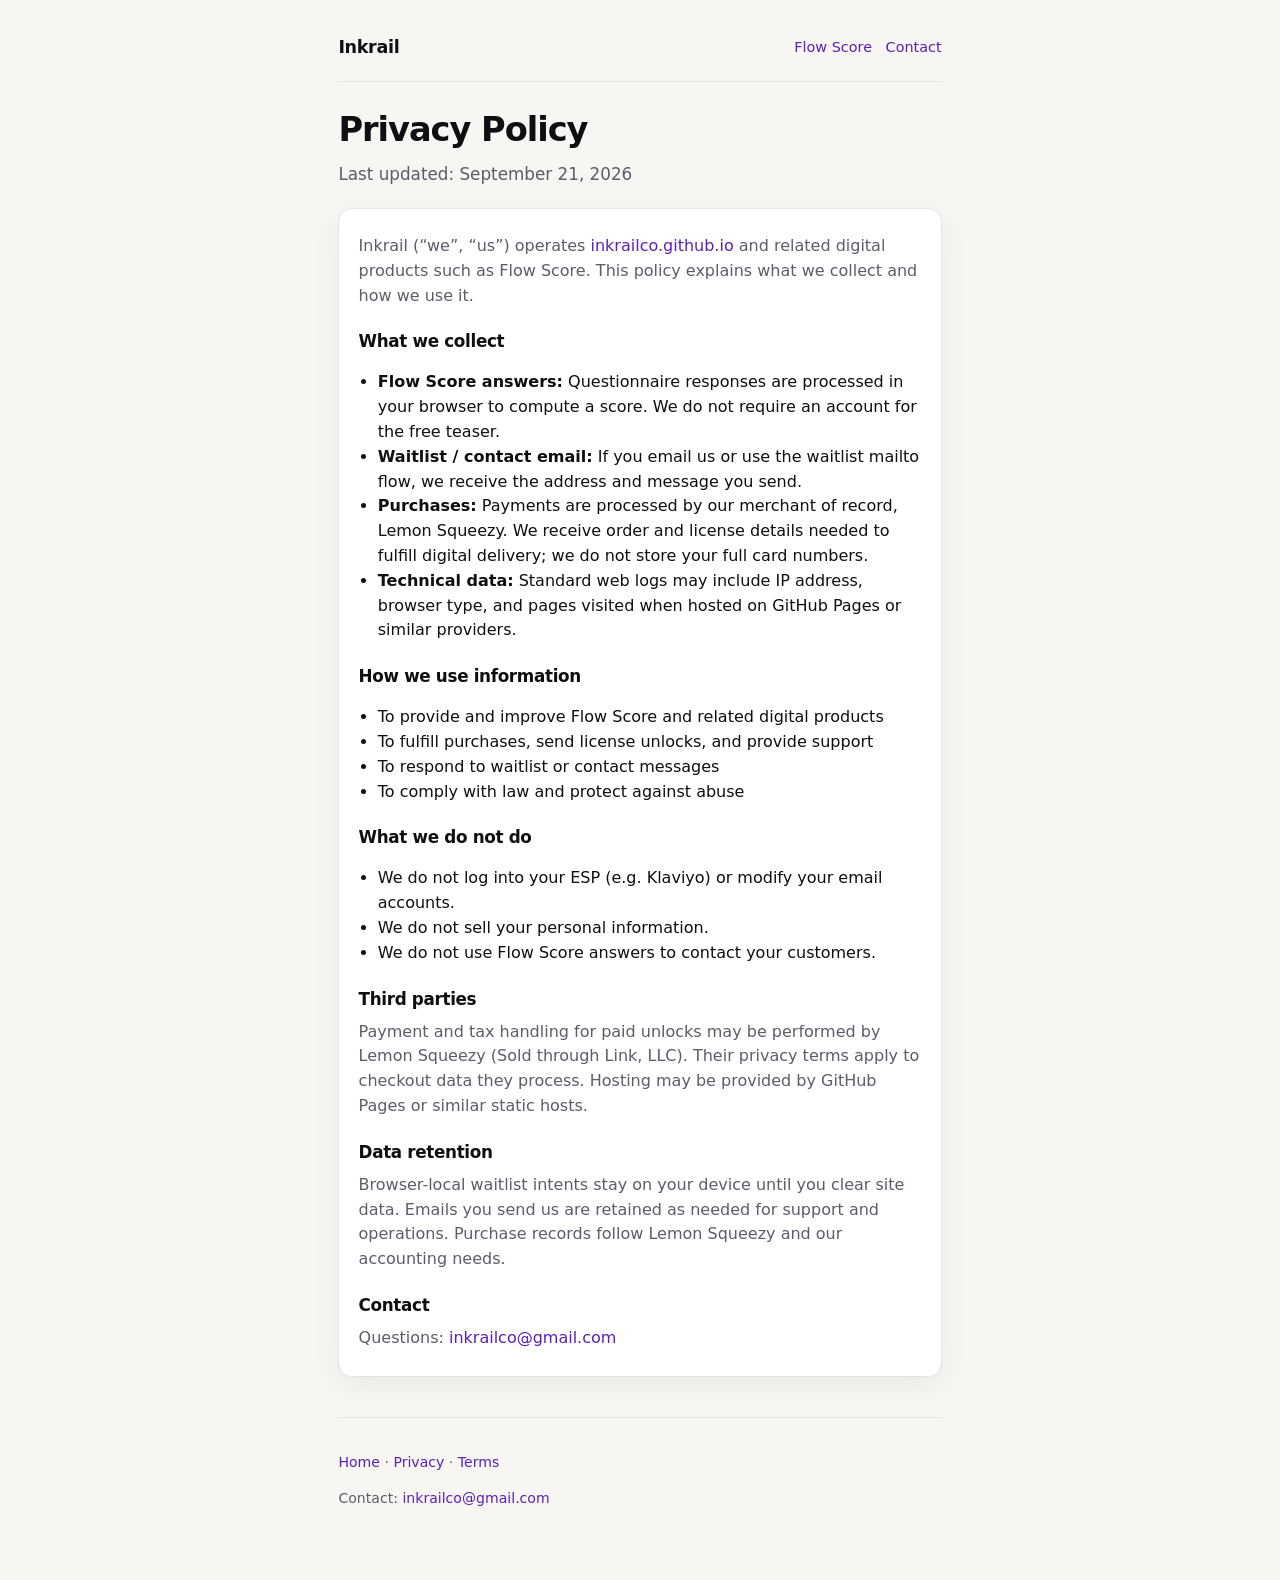
==== privacy.html @ eb724d6a "Add Privacy Policy and Terms of Use pages" ====
<!DOCTYPE html>
<html lang="en">
<head>
  <meta charset="utf-8" />
  <meta name="viewport" content="width=device-width, initial-scale=1" />
  <meta name="description" content="Inkrail Privacy Policy" />
  <title>Privacy Policy — Inkrail</title>
  <link rel="stylesheet" href="styles.css" />
</head>
<body>
  <div class="wrap">
    <nav class="nav" aria-label="Primary">
      <a class="brand" href="index.html">Inkrail</a>
      <div class="nav-links">
        <a href="score.html">Flow Score</a>
        <a href="mailto:inkrailco@gmail.com">Contact</a>
      </div>
    </nav>

    <header class="hero">
      <h1>Privacy Policy</h1>
      <p class="lede">Last updated: September 21, 2026</p>
    </header>

    <section class="card legal">
      <p>Inkrail (“we”, “us”) operates <a href="https://inkrailco.github.io/">inkrailco.github.io</a> and related digital products such as Flow Score. This policy explains what we collect and how we use it.</p>

      <h2>What we collect</h2>
      <ul>
        <li><strong>Flow Score answers:</strong> Questionnaire responses are processed in your browser to compute a score. We do not require an account for the free teaser.</li>
        <li><strong>Waitlist / contact email:</strong> If you email us or use the waitlist mailto flow, we receive the address and message you send.</li>
        <li><strong>Purchases:</strong> Payments are processed by our merchant of record, Lemon Squeezy. We receive order and license details needed to fulfill digital delivery; we do not store your full card numbers.</li>
        <li><strong>Technical data:</strong> Standard web logs may include IP address, browser type, and pages visited when hosted on GitHub Pages or similar providers.</li>
      </ul>

      <h2>How we use information</h2>
      <ul>
        <li>To provide and improve Flow Score and related digital products</li>
        <li>To fulfill purchases, send license unlocks, and provide support</li>
        <li>To respond to waitlist or contact messages</li>
        <li>To comply with law and protect against abuse</li>
      </ul>

      <h2>What we do not do</h2>
      <ul>
        <li>We do not log into your ESP (e.g. Klaviyo) or modify your email accounts.</li>
        <li>We do not sell your personal information.</li>
        <li>We do not use Flow Score answers to contact your customers.</li>
      </ul>

      <h2>Third parties</h2>
      <p>Payment and tax handling for paid unlocks may be performed by Lemon Squeezy (Sold through Link, LLC). Their privacy terms apply to checkout data they process. Hosting may be provided by GitHub Pages or similar static hosts.</p>

      <h2>Data retention</h2>
      <p>Browser-local waitlist intents stay on your device until you clear site data. Emails you send us are retained as needed for support and operations. Purchase records follow Lemon Squeezy and our accounting needs.</p>

      <h2>Contact</h2>
      <p>Questions: <a href="mailto:inkrailco@gmail.com">inkrailco@gmail.com</a></p>
    </section>

    <footer>
      <p><a href="index.html">Home</a> · <a href="privacy.html">Privacy</a> · <a href="terms.html">Terms</a></p>
      <p>Contact: <a href="mailto:inkrailco@gmail.com">inkrailco@gmail.com</a></p>
    </footer>
  </div>
</body>
</html>
---- styles.css ----
/* Inkrail Flow Score — mobile-friendly static styles */
:root {
  --ink: #0f0f12;
  --muted: #5c5c6a;
  --bg: #f7f6f3;
  --card: #ffffff;
  --line: #e6e4de;
  --accent: #5b21b6;
  --accent-soft: #ede9fe;
  --good: #15803d;
  --warn: #b45309;
  --bad: #b91c1c;
  --lock: #9ca3af;
  --radius: 14px;
  --shadow: 0 8px 28px rgba(15, 15, 18, 0.06);
  --font: "Segoe UI", system-ui, -apple-system, sans-serif;
}

*, *::before, *::after { box-sizing: border-box; }

html { scroll-behavior: smooth; }

body {
  margin: 0;
  font-family: var(--font);
  background: var(--bg);
  color: var(--ink);
  line-height: 1.55;
  min-height: 100vh;
}

a { color: var(--accent); text-decoration: none; }
a:hover { text-decoration: underline; }

.wrap {
  max-width: 40rem;
  margin: 0 auto;
  padding: 1.25rem 1.15rem 3.5rem;
}

.nav {
  display: flex;
  align-items: center;
  justify-content: space-between;
  gap: 1rem;
  padding: 0.85rem 0 1.25rem;
  border-bottom: 1px solid var(--line);
  margin-bottom: 1.75rem;
}

.brand {
  font-weight: 700;
  font-size: 1.1rem;
  letter-spacing: -0.02em;
  color: var(--ink);
  text-decoration: none;
}

.brand:hover { text-decoration: none; color: var(--accent); }

.nav-links {
  display: flex;
  gap: 0.85rem;
  font-size: 0.9rem;
  flex-wrap: wrap;
  justify-content: flex-end;
}

.hero h1 {
  font-size: clamp(1.65rem, 4.5vw, 2.1rem);
  line-height: 1.2;
  letter-spacing: -0.03em;
  margin: 0 0 0.65rem;
}

.hero .lede {
  color: var(--muted);
  font-size: 1.05rem;
  margin: 0 0 1.35rem;
}

.badge {
  display: inline-block;
  background: var(--accent-soft);
  color: var(--accent);
  font-size: 0.75rem;
  font-weight: 650;
  letter-spacing: 0.04em;
  text-transform: uppercase;
  padding: 0.28rem 0.55rem;
  border-radius: 999px;
  margin-bottom: 0.75rem;
}

.card {
  background: var(--card);
  border: 1px solid var(--line);
  border-radius: var(--radius);
  padding: 1.15rem 1.2rem;
  box-shadow: var(--shadow);
  margin: 1rem 0;
}

.card h2 {
  font-size: 1.15rem;
  margin: 0 0 0.5rem;
  letter-spacing: -0.02em;
}

.card p { margin: 0.4rem 0; color: var(--muted); }

.actions {
  display: flex;
  flex-wrap: wrap;
  gap: 0.65rem;
  margin-top: 1.1rem;
}

.btn {
  display: inline-flex;
  align-items: center;
  justify-content: center;
  gap: 0.4rem;
  border: none;
  border-radius: 999px;
  padding: 0.72rem 1.2rem;
  font: inherit;
  font-weight: 600;
  font-size: 0.95rem;
  cursor: pointer;
  text-decoration: none;
  transition: transform 0.12s ease, opacity 0.12s ease, background 0.12s ease;
}

.btn:hover { text-decoration: none; transform: translateY(-1px); }
.btn:active { transform: translateY(0); }
.btn:disabled { opacity: 0.45; cursor: not-allowed; transform: none; }

.btn-primary {
  background: var(--accent);
  color: #fff;
}
.btn-primary:hover { background: #4c1d95; color: #fff; }

.btn-ghost {
  background: transparent;
  color: var(--ink);
  border: 1px solid var(--line);
}
.btn-ghost:hover { background: #fff; color: var(--ink); }

.note {
  font-size: 0.85rem;
  color: var(--muted);
  background: #efeee9;
  border-radius: 10px;
  padding: 0.75rem 0.9rem;
  margin: 1rem 0;
}

.note strong { color: var(--ink); }

.muted { color: var(--muted); }
.small { font-size: 0.85rem; }

footer {
  margin-top: 2.5rem;
  padding-top: 1.25rem;
  border-top: 1px solid var(--line);
  font-size: 0.88rem;
  color: var(--muted);
}

/* Score quiz */
.progress-bar {
  height: 6px;
  background: var(--line);
  border-radius: 999px;
  overflow: hidden;
  margin: 0.75rem 0 1.25rem;
}
.progress-bar > span {
  display: block;
  height: 100%;
  background: var(--accent);
  width: 0%;
  transition: width 0.25s ease;
}

.q-meta {
  display: flex;
  justify-content: space-between;
  align-items: baseline;
  gap: 0.5rem;
  font-size: 0.82rem;
  color: var(--muted);
  margin-bottom: 0.35rem;
}

.question h2 {
  font-size: 1.2rem;
  margin: 0 0 0.45rem;
  letter-spacing: -0.02em;
}

.question .hint {
  color: var(--muted);
  font-size: 0.92rem;
  margin: 0 0 1rem;
}

.choice-row {
  display: grid;
  grid-template-columns: 1fr 1fr;
  gap: 0.65rem;
}

@media (max-width: 420px) {
  .choice-row { grid-template-columns: 1fr; }
}

.choice {
  appearance: none;
  border: 1.5px solid var(--line);
  background: #fff;
  border-radius: 12px;
  padding: 0.95rem 1rem;
  font: inherit;
  font-weight: 600;
  cursor: pointer;
  text-align: left;
}
.choice:hover { border-color: #c4b5fd; background: #faf8ff; }
.choice.selected-yes {
  border-color: var(--good);
  background: #f0fdf4;
  color: var(--good);
}
.choice.selected-no {
  border-color: var(--warn);
  background: #fffbeb;
  color: var(--warn);
}

.nav-row {
  display: flex;
  justify-content: space-between;
  gap: 0.65rem;
  margin-top: 1.15rem;
}

/* Results */
.score-ring-wrap {
  display: flex;
  align-items: center;
  gap: 1.1rem;
  flex-wrap: wrap;
}

.score-ring {
  width: 108px;
  height: 108px;
  border-radius: 50%;
  background: conic-gradient(var(--accent) calc(var(--pct) * 1%), var(--line) 0);
  display: grid;
  place-items: center;
  flex-shrink: 0;
}
.score-ring-inner {
  width: 84px;
  height: 84px;
  border-radius: 50%;
  background: var(--card);
  display: grid;
  place-items: center;
  font-weight: 750;
  font-size: 1.55rem;
  letter-spacing: -0.03em;
}

.grade {
  display: inline-block;
  font-weight: 700;
  font-size: 0.8rem;
  text-transform: uppercase;
  letter-spacing: 0.05em;
  padding: 0.2rem 0.5rem;
  border-radius: 6px;
  margin-bottom: 0.35rem;
}
.grade-a { background: #dcfce7; color: var(--good); }
.grade-b { background: #fef3c7; color: var(--warn); }
.grade-c { background: #fee2e2; color: var(--bad); }

.fix-list {
  list-style: none;
  padding: 0;
  margin: 0.75rem 0 0;
  counter-reset: fix;
}

.fix-list li {
  counter-increment: fix;
  position: relative;
  background: #fff;
  border: 1px solid var(--line);
  border-radius: 12px;
  padding: 0.9rem 0.95rem 0.9rem 2.75rem;
  margin-bottom: 0.65rem;
}

.fix-list li::before {
  content: counter(fix);
  position: absolute;
  left: 0.75rem;
  top: 0.95rem;
  width: 1.5rem;
  height: 1.5rem;
  border-radius: 50%;
  background: var(--accent-soft);
  color: var(--accent);
  font-size: 0.8rem;
  font-weight: 700;
  display: grid;
  place-items: center;
}

.fix-list .fix-title {
  font-weight: 650;
  margin: 0 0 0.25rem;
  color: var(--ink);
}

.fix-list .fix-why {
  margin: 0;
  font-size: 0.9rem;
  color: var(--muted);
}

.impact {
  display: inline-block;
  font-size: 0.72rem;
  font-weight: 700;
  text-transform: uppercase;
  letter-spacing: 0.04em;
  color: var(--accent);
  margin-bottom: 0.2rem;
}

.locked-panel {
  position: relative;
  margin-top: 0.85rem;
  border-radius: 12px;
  overflow: hidden;
  border: 1px solid var(--line);
}

.locked-panel .blurred {
  filter: blur(5px);
  user-select: none;
  pointer-events: none;
  opacity: 0.7;
  padding: 0.75rem;
}

.locked-overlay {
  position: absolute;
  inset: 0;
  display: flex;
  flex-direction: column;
  align-items: center;
  justify-content: center;
  text-align: center;
  padding: 1.25rem;
  background: linear-gradient(180deg, rgba(247,246,243,0.55), rgba(247,246,243,0.92));
}

.locked-overlay h3 {
  margin: 0 0 0.4rem;
  font-size: 1.05rem;
}

.locked-overlay p {
  margin: 0 0 0.85rem;
  color: var(--muted);
  font-size: 0.9rem;
  max-width: 22rem;
}

/* Waitlist form */
.waitlist-form {
  display: flex;
  flex-wrap: wrap;
  gap: 0.5rem;
  margin-top: 0.75rem;
}

.waitlist-form input[type="email"] {
  flex: 1 1 12rem;
  min-width: 0;
  border: 1.5px solid var(--line);
  border-radius: 999px;
  padding: 0.7rem 1rem;
  font: inherit;
  background: #fff;
}

.waitlist-form input[type="email"]:focus {
  outline: 2px solid #c4b5fd;
  border-color: var(--accent);
}

.waitlist-msg {
  font-size: 0.88rem;
  margin-top: 0.55rem;
  min-height: 1.25em;
}
.waitlist-msg.ok { color: var(--good); }
.waitlist-msg.err { color: var(--bad); }

.checklist-mini {
  margin: 0.75rem 0 0;
  padding-left: 1.15rem;
  color: var(--muted);
  font-size: 0.92rem;
}

.hidden { display: none !important; }

.backlog {
  font-size: 0.88rem;
  color: var(--muted);
  border-left: 3px solid var(--line);
  padding-left: 0.85rem;
  margin: 1.5rem 0 0;
}

.legal h2 { font-size: 1.05rem; margin-top: 1.25rem; }
.legal ul { padding-left: 1.2rem; }
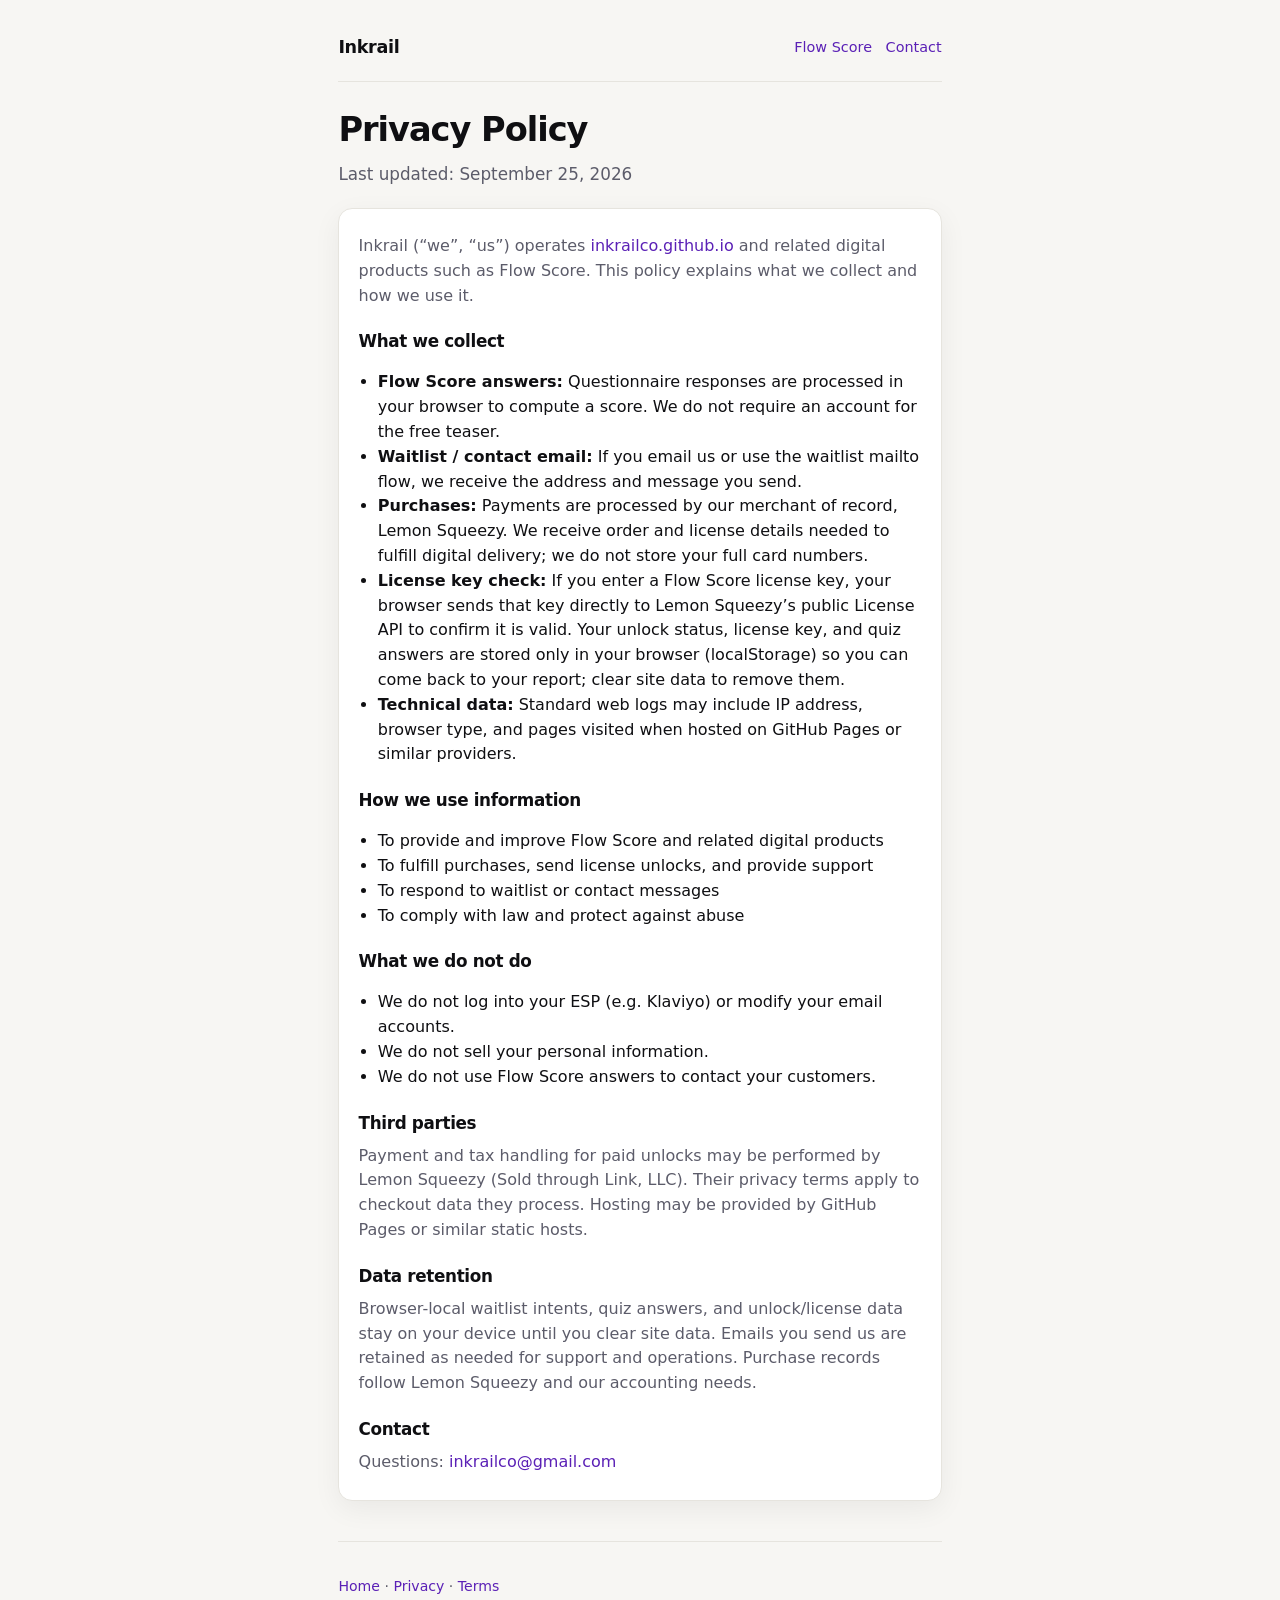
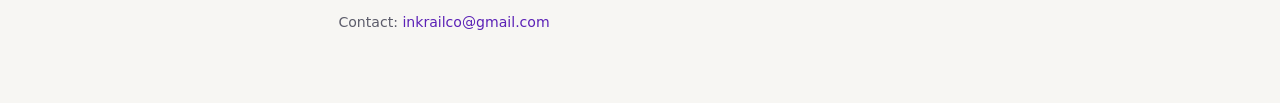
==== commit d4c269da: "Add paid full-report unlock + fix stale checkout copy" ====
--- a/privacy.html
+++ b/privacy.html
@@ -19,7 +19,7 @@
 
     <header class="hero">
       <h1>Privacy Policy</h1>
-      <p class="lede">Last updated: September 21, 2026</p>
+      <p class="lede">Last updated: September 25, 2026</p>
     </header>
 
     <section class="card legal">
@@ -30,6 +30,7 @@
         <li><strong>Flow Score answers:</strong> Questionnaire responses are processed in your browser to compute a score. We do not require an account for the free teaser.</li>
         <li><strong>Waitlist / contact email:</strong> If you email us or use the waitlist mailto flow, we receive the address and message you send.</li>
         <li><strong>Purchases:</strong> Payments are processed by our merchant of record, Lemon Squeezy. We receive order and license details needed to fulfill digital delivery; we do not store your full card numbers.</li>
+        <li><strong>License key check:</strong> If you enter a Flow Score license key, your browser sends that key directly to Lemon Squeezy’s public License API to confirm it is valid. Your unlock status, license key, and quiz answers are stored only in your browser (localStorage) so you can come back to your report; clear site data to remove them.</li>
         <li><strong>Technical data:</strong> Standard web logs may include IP address, browser type, and pages visited when hosted on GitHub Pages or similar providers.</li>
       </ul>
 
@@ -52,7 +53,7 @@
       <p>Payment and tax handling for paid unlocks may be performed by Lemon Squeezy (Sold through Link, LLC). Their privacy terms apply to checkout data they process. Hosting may be provided by GitHub Pages or similar static hosts.</p>
 
       <h2>Data retention</h2>
-      <p>Browser-local waitlist intents stay on your device until you clear site data. Emails you send us are retained as needed for support and operations. Purchase records follow Lemon Squeezy and our accounting needs.</p>
+      <p>Browser-local waitlist intents, quiz answers, and unlock/license data stay on your device until you clear site data. Emails you send us are retained as needed for support and operations. Purchase records follow Lemon Squeezy and our accounting needs.</p>
 
       <h2>Contact</h2>
       <p>Questions: <a href="mailto:inkrailco@gmail.com">inkrailco@gmail.com</a></p>
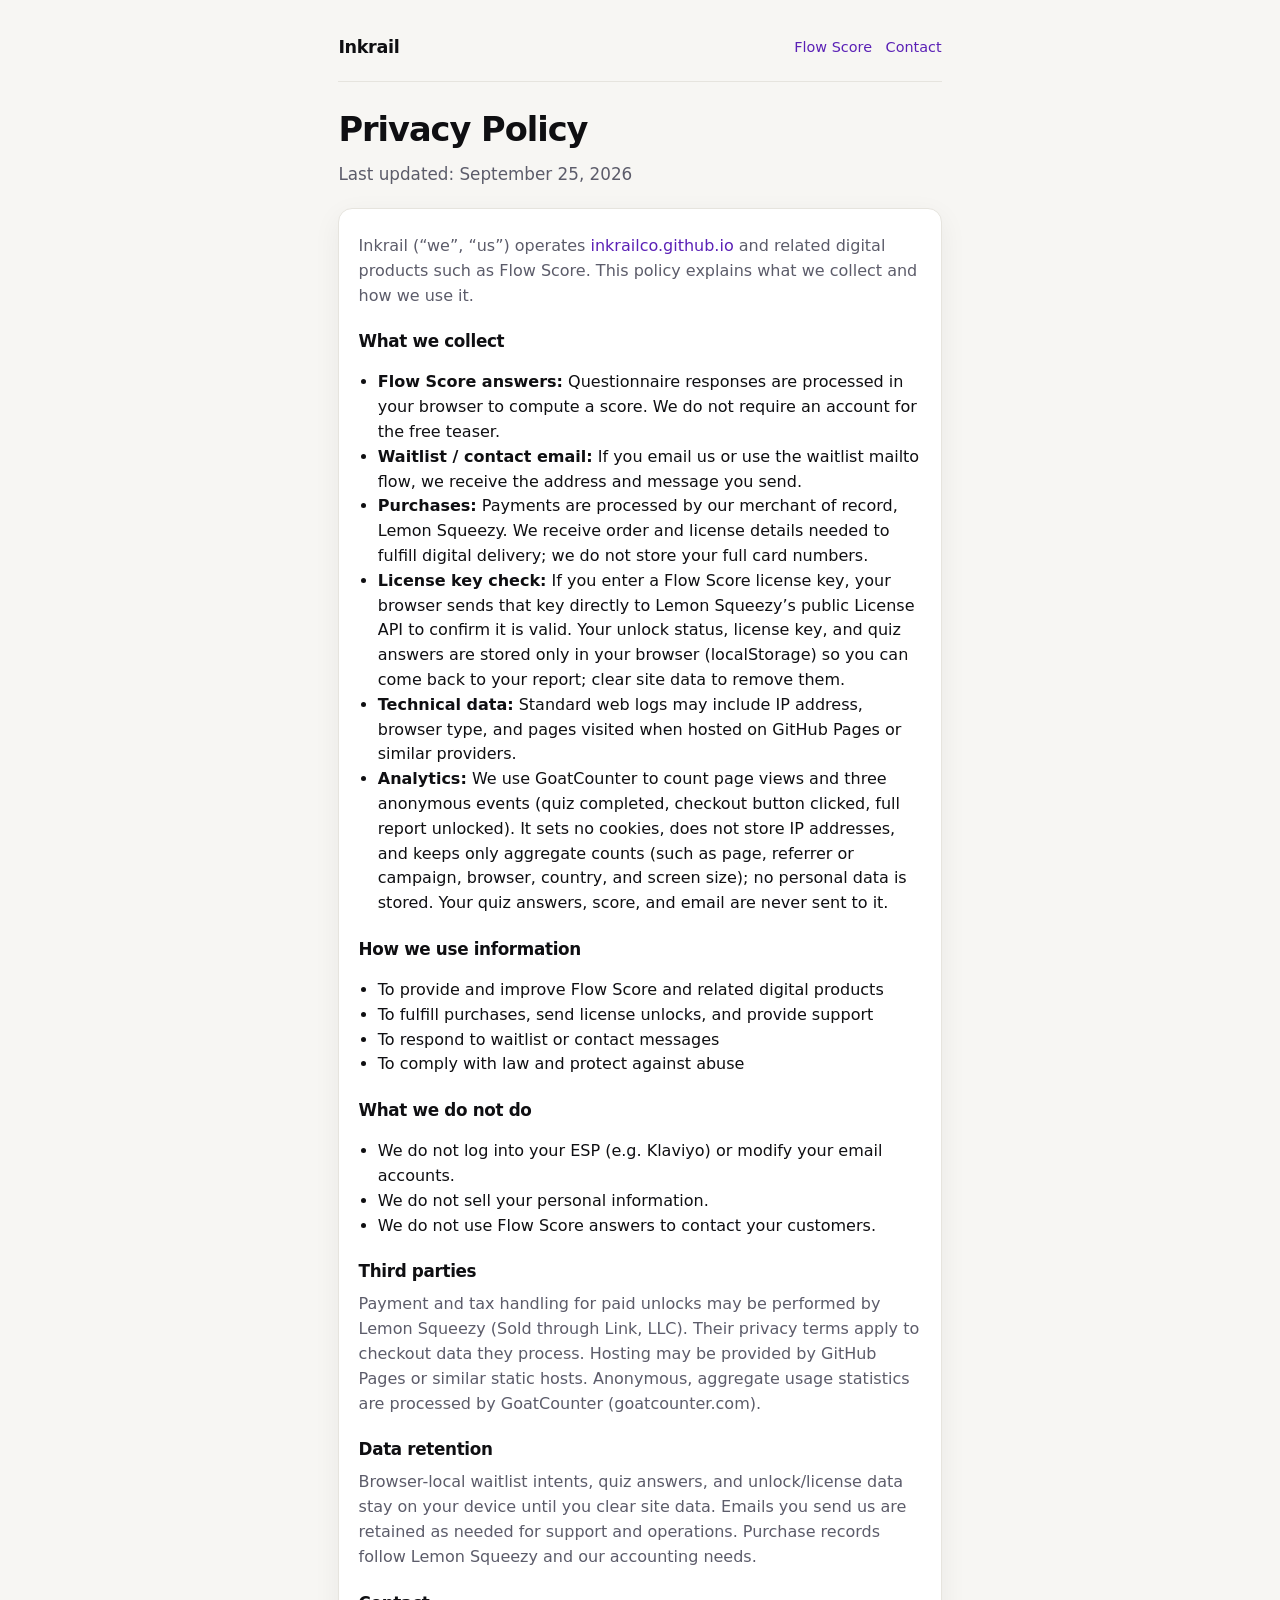
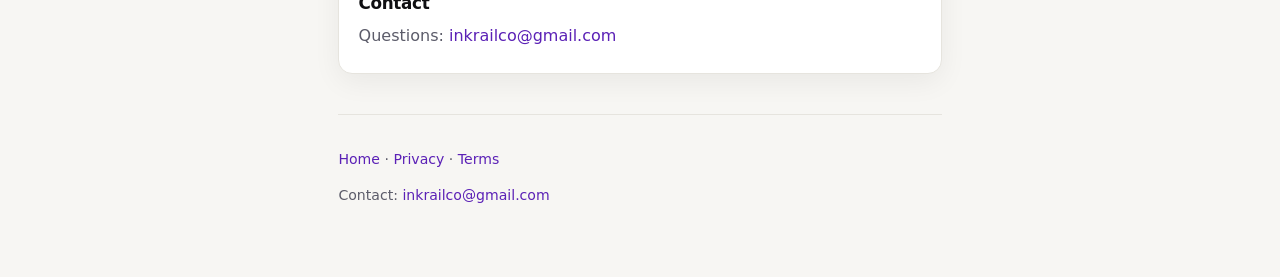
==== commit 98506f2e: "Add GoatCounter cookieless analytics + privacy note" ====
--- a/privacy.html
+++ b/privacy.html
@@ -32,6 +32,7 @@
         <li><strong>Purchases:</strong> Payments are processed by our merchant of record, Lemon Squeezy. We receive order and license details needed to fulfill digital delivery; we do not store your full card numbers.</li>
         <li><strong>License key check:</strong> If you enter a Flow Score license key, your browser sends that key directly to Lemon Squeezy’s public License API to confirm it is valid. Your unlock status, license key, and quiz answers are stored only in your browser (localStorage) so you can come back to your report; clear site data to remove them.</li>
         <li><strong>Technical data:</strong> Standard web logs may include IP address, browser type, and pages visited when hosted on GitHub Pages or similar providers.</li>
+        <li><strong>Analytics:</strong> We use GoatCounter to count page views and three anonymous events (quiz completed, checkout button clicked, full report unlocked). It sets no cookies, does not store IP addresses, and keeps only aggregate counts (such as page, referrer or campaign, browser, country, and screen size); no personal data is stored. Your quiz answers, score, and email are never sent to it.</li>
       </ul>
 
       <h2>How we use information</h2>
@@ -50,7 +51,7 @@
       </ul>
 
       <h2>Third parties</h2>
-      <p>Payment and tax handling for paid unlocks may be performed by Lemon Squeezy (Sold through Link, LLC). Their privacy terms apply to checkout data they process. Hosting may be provided by GitHub Pages or similar static hosts.</p>
+      <p>Payment and tax handling for paid unlocks may be performed by Lemon Squeezy (Sold through Link, LLC). Their privacy terms apply to checkout data they process. Hosting may be provided by GitHub Pages or similar static hosts. Anonymous, aggregate usage statistics are processed by GoatCounter (goatcounter.com).</p>
 
       <h2>Data retention</h2>
       <p>Browser-local waitlist intents, quiz answers, and unlock/license data stay on your device until you clear site data. Emails you send us are retained as needed for support and operations. Purchase records follow Lemon Squeezy and our accounting needs.</p>
@@ -64,5 +65,7 @@
       <p>Contact: <a href="mailto:inkrailco@gmail.com">inkrailco@gmail.com</a></p>
     </footer>
   </div>
+  <!-- GoatCounter: cookieless aggregate analytics. -->
+  <script data-goatcounter="https://inkrail.goatcounter.com/count" async src="//gc.zgo.at/count.js"></script>
 </body>
 </html>
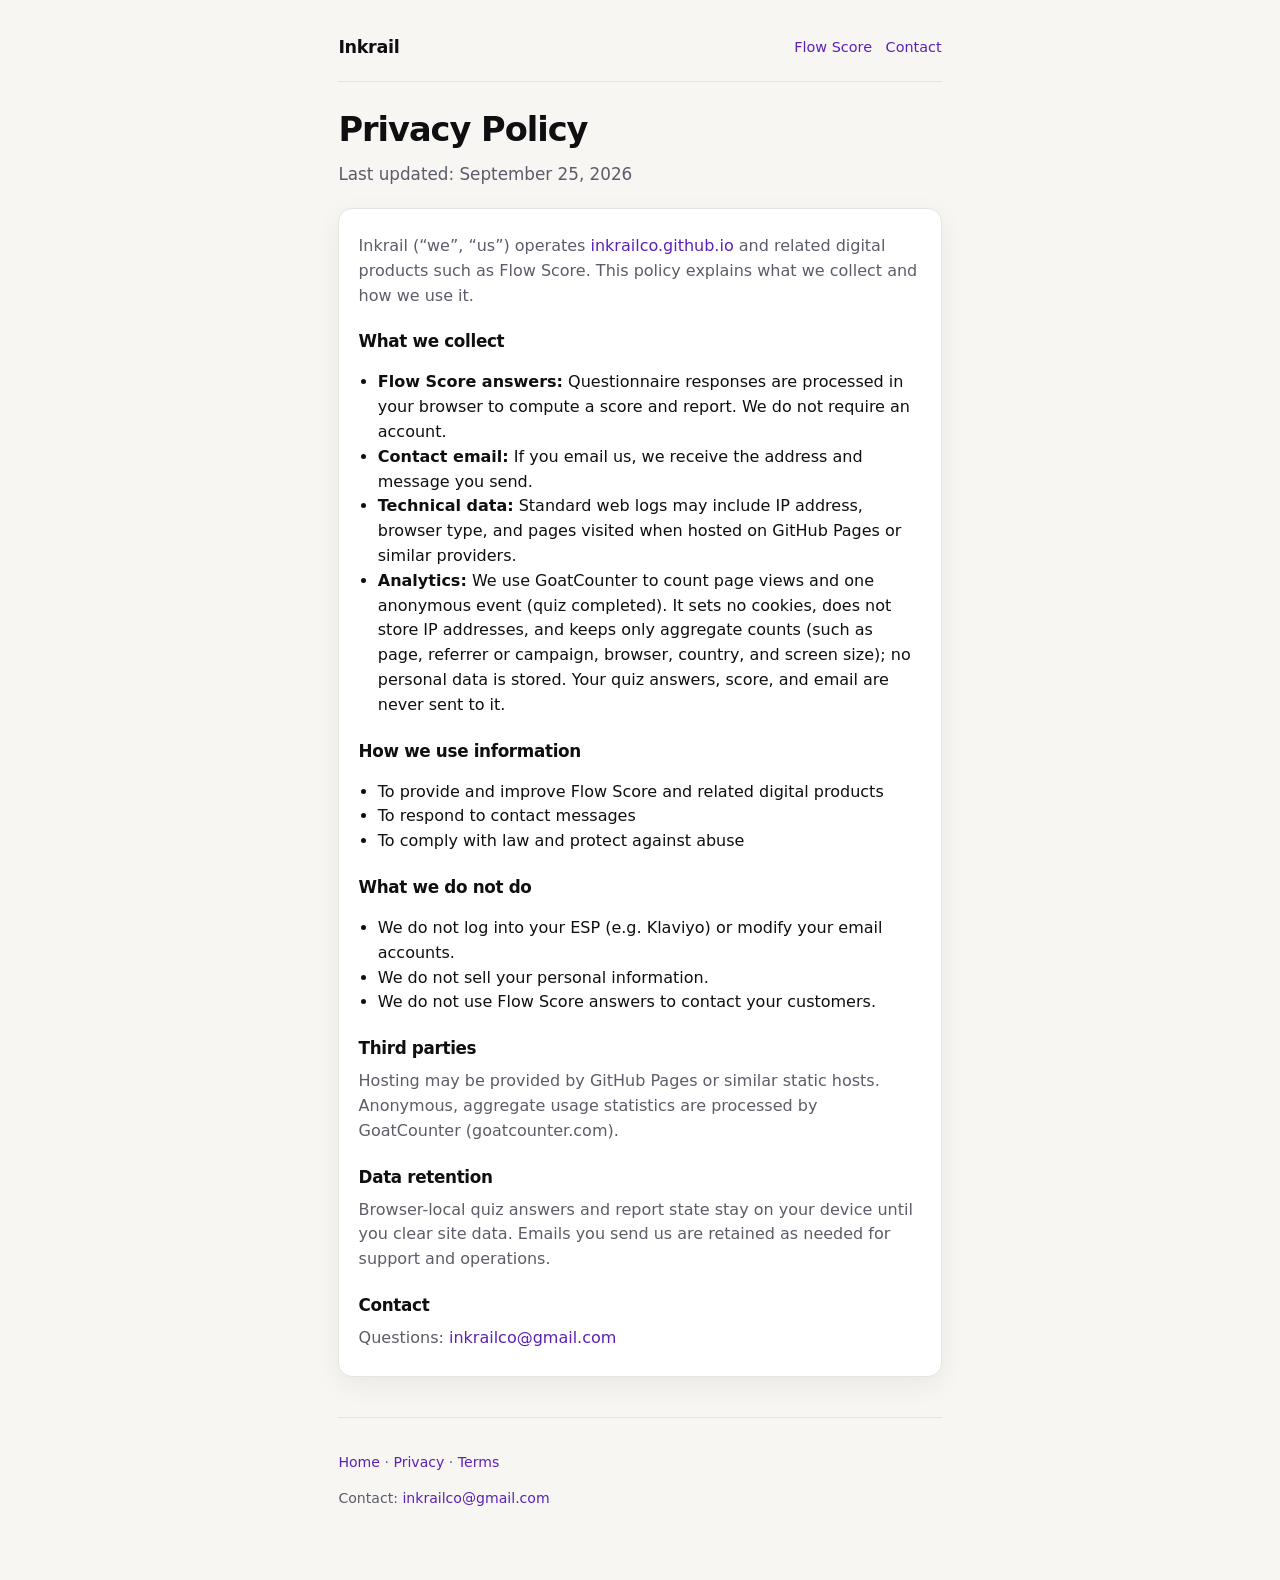
==== commit 6eb4389d: "Freeze Flow Score: remove paid unlock, full report free" ====
--- a/privacy.html
+++ b/privacy.html
@@ -27,19 +27,16 @@
 
       <h2>What we collect</h2>
       <ul>
-        <li><strong>Flow Score answers:</strong> Questionnaire responses are processed in your browser to compute a score. We do not require an account for the free teaser.</li>
-        <li><strong>Waitlist / contact email:</strong> If you email us or use the waitlist mailto flow, we receive the address and message you send.</li>
-        <li><strong>Purchases:</strong> Payments are processed by our merchant of record, Lemon Squeezy. We receive order and license details needed to fulfill digital delivery; we do not store your full card numbers.</li>
-        <li><strong>License key check:</strong> If you enter a Flow Score license key, your browser sends that key directly to Lemon Squeezy’s public License API to confirm it is valid. Your unlock status, license key, and quiz answers are stored only in your browser (localStorage) so you can come back to your report; clear site data to remove them.</li>
+        <li><strong>Flow Score answers:</strong> Questionnaire responses are processed in your browser to compute a score and report. We do not require an account.</li>
+        <li><strong>Contact email:</strong> If you email us, we receive the address and message you send.</li>
         <li><strong>Technical data:</strong> Standard web logs may include IP address, browser type, and pages visited when hosted on GitHub Pages or similar providers.</li>
-        <li><strong>Analytics:</strong> We use GoatCounter to count page views and three anonymous events (quiz completed, checkout button clicked, full report unlocked). It sets no cookies, does not store IP addresses, and keeps only aggregate counts (such as page, referrer or campaign, browser, country, and screen size); no personal data is stored. Your quiz answers, score, and email are never sent to it.</li>
+        <li><strong>Analytics:</strong> We use GoatCounter to count page views and one anonymous event (quiz completed). It sets no cookies, does not store IP addresses, and keeps only aggregate counts (such as page, referrer or campaign, browser, country, and screen size); no personal data is stored. Your quiz answers, score, and email are never sent to it.</li>
       </ul>
 
       <h2>How we use information</h2>
       <ul>
         <li>To provide and improve Flow Score and related digital products</li>
-        <li>To fulfill purchases, send license unlocks, and provide support</li>
-        <li>To respond to waitlist or contact messages</li>
+        <li>To respond to contact messages</li>
         <li>To comply with law and protect against abuse</li>
       </ul>
 
@@ -51,10 +48,10 @@
       </ul>
 
       <h2>Third parties</h2>
-      <p>Payment and tax handling for paid unlocks may be performed by Lemon Squeezy (Sold through Link, LLC). Their privacy terms apply to checkout data they process. Hosting may be provided by GitHub Pages or similar static hosts. Anonymous, aggregate usage statistics are processed by GoatCounter (goatcounter.com).</p>
+      <p>Hosting may be provided by GitHub Pages or similar static hosts. Anonymous, aggregate usage statistics are processed by GoatCounter (goatcounter.com).</p>
 
       <h2>Data retention</h2>
-      <p>Browser-local waitlist intents, quiz answers, and unlock/license data stay on your device until you clear site data. Emails you send us are retained as needed for support and operations. Purchase records follow Lemon Squeezy and our accounting needs.</p>
+      <p>Browser-local quiz answers and report state stay on your device until you clear site data. Emails you send us are retained as needed for support and operations.</p>
 
       <h2>Contact</h2>
       <p>Questions: <a href="mailto:inkrailco@gmail.com">inkrailco@gmail.com</a></p>
